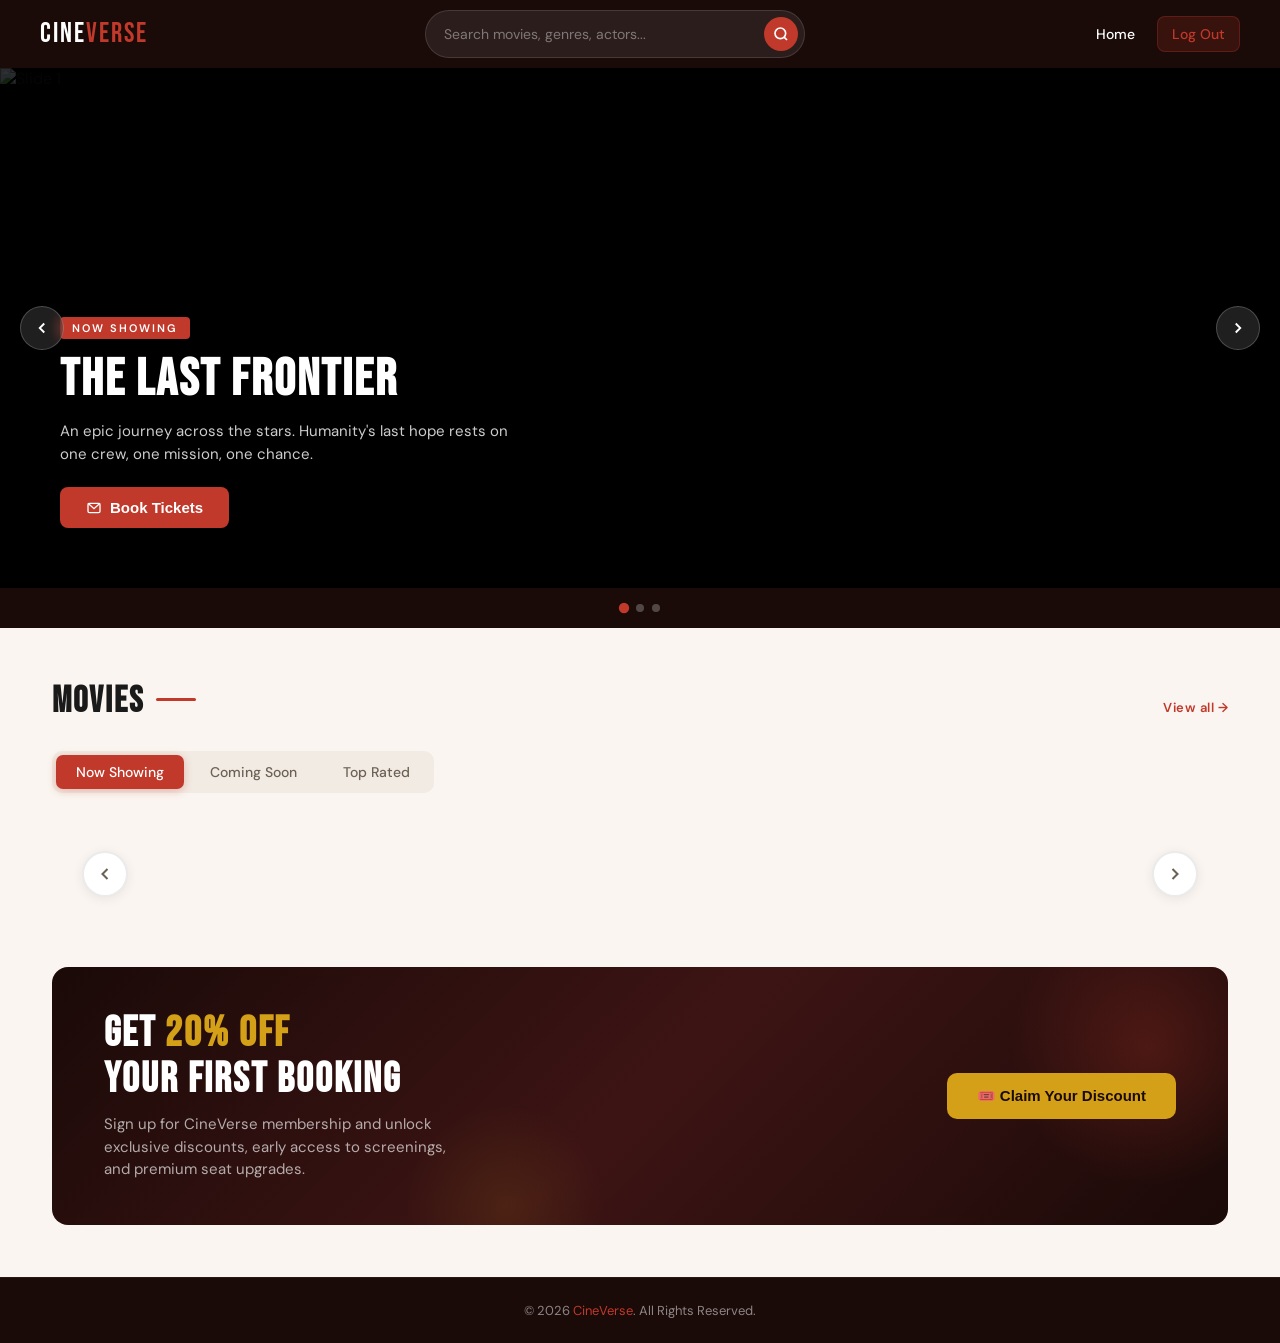
==== index.html @ 87f42d88 "update" ====
<!doctype html>
<html lang="en" data-theme="light">
  <head>
    <meta charset="UTF-8" />
    <meta name="viewport" content="width=device-width, initial-scale=1.0" />
    <title>CineVerse - Movie Booking</title>
    <link rel="preconnect" href="https://fonts.googleapis.com" />
    <link rel="preconnect" href="https://fonts.gstatic.com" crossorigin />
    <link
      href="https://fonts.googleapis.com/css2?family=Bebas+Neue&family=DM+Sans:wght@300;400;500;600&display=swap"
      rel="stylesheet"
    />
    <link rel="stylesheet" href="/SPCK/CSS/style.css" />
  </head>
  <body>
    <!-- ═══ HEADER ═══ -->
    <header>
        <span class="nav-title">Cine<span>Verse</span></span>
      </a>

      <div class="search-box">
        <input type="text" placeholder="Search movies, genres, actors..." />
        <button>
          <svg viewBox="0 0 24 24" fill="none" stroke="currentColor" stroke-width="2.5">
            <circle cx="11" cy="11" r="8" />
            <line x1="21" y1="21" x2="16.65" y2="16.65" />
          </svg>
        </button>
      </div>

      <nav>
        <a href="#" class="active">Home</a>
        <a href="#" class="btn-logout">Log Out</a>
      </nav>
    </header>

    <!-- ═══ SLIDESHOW ═══ -->
    <section class="slideshow-wrapper">
      <div class="slideshow-container">
        <div class="mySlides active">
          <img src="https://images.unsplash.com/photo-1536440136628-849c177e76a1?w=1600&q=80" alt="Slide 1" />
          <div class="slide-overlay"></div>
          <div class="slide-content">
            <span class="slide-badge">Now Showing</span>
            <h2>The Last Frontier</h2>
            <p>An epic journey across the stars. Humanity's last hope rests on one crew, one mission, one chance.</p>
            <button class="btn-book">
              <svg viewBox="0 0 24 24" fill="none" stroke="currentColor" stroke-width="2" width="16">
                <rect x="3" y="5" width="18" height="14" rx="2" />
                <polyline points="3,5 12,13 21,5" />
              </svg>
              Book Tickets
            </button>
          </div>
        </div>

        <div class="mySlides">
          <img src="https://images.unsplash.com/photo-1489599849927-2ee91cede3ba?w=1600&q=80" alt="Slide 2" />
          <div class="slide-overlay"></div>
          <div class="slide-content">
            <span class="slide-badge">Coming Soon</span>
            <h2>Midnight Echo</h2>
            <p>A psychological thriller that blurs the line between memory and reality.</p>
            <button class="btn-book">Book Tickets</button>
          </div>
        </div>

        <div class="mySlides">
          <img src="https://images.unsplash.com/photo-1517604931442-7e0c8ed2963c?w=1600&q=80" alt="Slide 3" />
          <div class="slide-overlay"></div>
          <div class="slide-content">
            <span class="slide-badge">Special Screening</span>
            <h2>Crimson Horizon</h2>
            <p>Award-winning drama that captivated millions. Now in IMAX for the first time.</p>
            <button class="btn-book">Book Tickets</button>
          </div>
        </div>

        <!-- Arrows -->
        <button class="slide-arrow prev" onclick="changeSlide(-1)">
          <svg viewBox="0 0 24 24" fill="none" stroke="currentColor" stroke-width="2.5">
            <polyline points="15,18 9,12 15,6" />
          </svg>
        </button>
        <button class="slide-arrow next" onclick="changeSlide(1)">
          <svg viewBox="0 0 24 24" fill="none" stroke="currentColor" stroke-width="2.5">
            <polyline points="9,18 15,12 9,6" />
          </svg>
        </button>
      </div>

      <div class="dots-container">
        <button class="dot active" onclick="goToSlide(0)"></button>
        <button class="dot" onclick="goToSlide(1)"></button>
        <button class="dot" onclick="goToSlide(2)"></button>
      </div>
    </section>

    <!-- ═══ MOVIES SECTION ═══ -->
    <section class="movies-section">
      <div class="section-head">
        <h2>Movies</h2>
        <a href="#" class="see-all">View all →</a>
      </div>

      <!-- Filter Tabs -->
      <div class="filter-tabs">
        <button class="tab active">Now Showing</button>
        <button class="tab">Coming Soon</button>
        <button class="tab">Top Rated</button>
      </div>

      <!-- Carousel wrapper -->
      <div class="carousel-wrapper">
        <button class="carousel-arrow carousel-prev" id="carouselPrev">
          <svg viewBox="0 0 24 24" fill="none" stroke="currentColor" stroke-width="2.5">
            <polyline points="15,18 9,12 15,6" />
          </svg>
        </button>

        <div class="movie-grid" id="movieGrid">


        </div><!-- end movie-grid -->

        <button class="carousel-arrow carousel-next" id="carouselNext">
          <svg viewBox="0 0 24 24" fill="none" stroke="currentColor" stroke-width="2.5">
            <polyline points="9,18 15,12 9,6" />
          </svg>
        </button>
      </div><!-- end carousel-wrapper -->

      <!-- Carousel dots -->
      <div class="carousel-dots" id="carouselDots"></div>

    </section>

    <!-- ═══ PROMO BANNER ═══ -->
    <section class="promo-section">
      <div class="promo-banner">
        <div class="promo-text">
          <h3>Get <span>20% OFF</span><br />Your First Booking</h3>
          <p>
            Sign up for CineVerse membership and unlock exclusive discounts,
            early access to screenings, and premium seat upgrades.
          </p>
        </div>
        <div class="promo-action">
          <button class="btn-promo">🎟️ Claim Your Discount</button>
        </div>
      </div>
    </section>

    <!-- ═══ FOOTER ═══ -->
    <footer>
      <p>© 2026 <span>CineVerse</span>. All Rights Reserved.</p>
    </footer>

    <script type="module" src="/SPCK/JS/index.js"></script>
  </body>
</html>
  </body>
</html>
---- SPCK/CSS/style.css ----
/* ─────────────────────────────────────────
   CineVerse — style.css
───────────────────────────────────────── */

/* ─── CSS Variables (Light Mode) ─── */
:root {
  --bg: #faf5f0;
  --bg-card: #ffffff;
  --bg-card2: #f2ebe3;
  --text: #1a1a1a;
  --text-muted: #6b6255;
  --text-light: #a89880;
  --accent: #c0392b;
  --accent-dark: #922b21;
  --accent-glow: rgba(192, 57, 43, 0.18);
  --gold: #d4a017;
  --nav-bg: #1a0a08;
  --nav-text: #faf0e8;
  --border: rgba(0, 0, 0, 0.08);
  --shadow: 0 4px 24px rgba(0, 0, 0, 0.08);
  --shadow-card: 0 2px 12px rgba(0, 0, 0, 0.07);
  --radius: 12px;
  --radius-sm: 8px;
  --transition: 0.25s cubic-bezier(0.4, 0, 0.2, 1);
}

/* ─── CSS Variables (Dark Mode) ─── */
[data-theme="dark"] {
  --bg: #120807;
  --bg-card: #1e100d;
  --bg-card2: #2a1510;
  --text: #f5ece4;
  --text-muted: #b09080;
  --text-light: #7a5a50;
  --accent: #e74c3c;
  --accent-dark: #c0392b;
  --accent-glow: rgba(231, 76, 60, 0.22);
  --gold: #f0b429;
  --nav-bg: #0a0404;
  --nav-text: #faf0e8;
  --border: rgba(255, 255, 255, 0.07);
  --shadow: 0 4px 24px rgba(0, 0, 0, 0.4);
  --shadow-card: 0 2px 12px rgba(0, 0, 0, 0.3);
}

/* ─── Reset & Base ─── */
*,
*::before,
*::after {
  box-sizing: border-box;
  margin: 0;
  padding: 0;
}
html {
  scroll-behavior: smooth;
}
body {
  font-family: "DM Sans", sans-serif;
  background: var(--bg);
  color: var(--text);
  transition:
    background var(--transition),
    color var(--transition);
  min-height: 100vh;
}

/* ═══════════════════════════════════
   HEADER / NAV
═══════════════════════════════════ */
header {
  background: var(--nav-bg);
  padding: 0 40px;
  height: 68px;
  display: flex;
  align-items: center;
  justify-content: space-between;
  position: sticky;
  top: 0;
  z-index: 100;
  box-shadow: 0 2px 20px rgba(0, 0, 0, 0.4);
}
.nav-brand {
  display: flex;
  align-items: center;
  gap: 12px;
  text-decoration: none;
  flex-shrink: 0;
}
.nav-logo {
  width: 40px;
  height: 40px;
  border-radius: 8px;
  object-fit: cover;
  border: 2px solid var(--accent);
}
.nav-title {
  font-family: "Bebas Neue", sans-serif;
  font-size: 28px;
  color: #fff;
  letter-spacing: 2px;
  line-height: 1;
}
.nav-title span {
  color: var(--accent);
}

/* Search Box */
.search-box {
  display: flex;
  align-items: center;
  background: rgba(255, 255, 255, 0.08);
  border: 1px solid rgba(255, 255, 255, 0.12);
  border-radius: 50px;
  padding: 6px 6px 6px 18px;
  gap: 8px;
  width: 380px;
  transition: var(--transition);
}
.search-box:focus-within {
  background: rgba(255, 255, 255, 0.12);
  border-color: var(--accent);
  box-shadow: 0 0 0 3px var(--accent-glow);
}
.search-box input {
  flex: 1;
  background: transparent;
  border: none;
  outline: none;
  color: #fff;
  font-family: "DM Sans", sans-serif;
  font-size: 14px;
}
.search-box input::placeholder {
  color: rgba(255, 255, 255, 0.4);
}
.search-box button {
  background: var(--accent);
  border: none;
  border-radius: 50px;
  width: 34px;
  height: 34px;
  display: flex;
  align-items: center;
  justify-content: center;
  cursor: pointer;
  transition: var(--transition);
  color: #fff;
  flex-shrink: 0;
}
.search-box button:hover {
  background: var(--accent-dark);
}
.search-box button svg {
  width: 16px;
  height: 16px;
}

/* Nav Links */
nav {
  display: flex;
  align-items: center;
  gap: 8px;
}
nav a {
  text-decoration: none;
  color: rgba(255, 255, 255, 0.75);
  font-size: 14px;
  font-weight: 500;
  padding: 8px 14px;
  border-radius: 8px;
  transition: var(--transition);
}
nav a:hover {
  color: #fff;
  background: rgba(255, 255, 255, 0.1);
}
nav a.active {
  color: #fff;
}
.btn-logout {
  background: rgba(192, 57, 43, 0.18);
  color: var(--accent) !important;
  border: 1px solid rgba(192, 57, 43, 0.3);
}
.btn-logout:hover {
  background: var(--accent) !important;
  color: #fff !important;
  border-color: var(--accent) !important;
}

/* ═══════════════════════════════════
   SLIDESHOW
═══════════════════════════════════ */
.slideshow-wrapper {
  position: relative;
}
.slideshow-container {
  position: relative;
  width: 100%;
  height: 520px;
  overflow: hidden;
  background: #000;
}
.mySlides {
  display: none;
  height: 100%;
  position: relative;
}
.mySlides.active {
  display: block;
  animation: fadeSlide 0.5s ease;
}
.mySlides img {
  width: 100%;
  height: 100%;
  object-fit: cover;
  opacity: 0.7;
}
.slide-overlay {
  position: absolute;
  inset: 0;
  background:
    linear-gradient(to right, rgba(0, 0, 0, 0.7) 0%, transparent 60%),
    linear-gradient(to top, rgba(0, 0, 0, 0.6) 0%, transparent 50%);
}
.slide-content {
  position: absolute;
  bottom: 60px;
  left: 60px;
  color: #fff;
  max-width: 460px;
}
.slide-badge {
  display: inline-block;
  background: var(--accent);
  color: #fff;
  font-size: 11px;
  font-weight: 600;
  letter-spacing: 2px;
  text-transform: uppercase;
  padding: 4px 12px;
  border-radius: 4px;
  margin-bottom: 14px;
}
.slide-content h2 {
  font-family: "Bebas Neue", sans-serif;
  font-size: 52px;
  line-height: 1.05;
  letter-spacing: 2px;
  margin-bottom: 12px;
  text-shadow: 0 2px 12px rgba(0, 0, 0, 0.5);
}
.slide-content p {
  font-size: 15px;
  color: rgba(255, 255, 255, 0.8);
  margin-bottom: 22px;
  line-height: 1.5;
}
.btn-book {
  display: inline-flex;
  align-items: center;
  gap: 8px;
  background: var(--accent);
  color: #fff;
  text-decoration: none;
  padding: 12px 26px;
  border-radius: 8px;
  font-weight: 600;
  font-size: 15px;
  transition: var(--transition);
  border: none;
  cursor: pointer;
}
.btn-book:hover {
  background: var(--accent-dark);
  transform: translateY(-2px);
}

/* Slide Arrows */
.slide-arrow {
  position: absolute;
  top: 50%;
  transform: translateY(-50%);
  background: rgba(255, 255, 255, 0.12);
  border: 1px solid rgba(255, 255, 255, 0.2);
  color: #fff;
  width: 44px;
  height: 44px;
  border-radius: 50%;
  display: flex;
  align-items: center;
  justify-content: center;
  cursor: pointer;
  z-index: 10;
  transition: var(--transition);
  backdrop-filter: blur(6px);
}
.slide-arrow:hover {
  background: var(--accent);
  border-color: var(--accent);
}
.slide-arrow.prev {
  left: 20px;
}
.slide-arrow.next {
  right: 20px;
}
.slide-arrow svg {
  width: 18px;
  height: 18px;
}

/* Dots */
.dots-container {
  display: flex;
  justify-content: center;
  align-items: center;
  gap: 8px;
  padding: 16px 0;
  background: var(--nav-bg);
}
.dot {
  width: 8px;
  height: 8px;
  border-radius: 50%;
  background: rgba(255, 255, 255, 0.25);
  cursor: pointer;
  transition: var(--transition);
  border: none;
}
.dot.active,
.dot:hover {
  background: var(--accent);
  transform: scale(1.3);
}

/* ═══════════════════════════════════
   SECTION HEADER
═══════════════════════════════════ */
.section-head {
  display: flex;
  align-items: baseline;
  justify-content: space-between;
  margin-bottom: 28px;
}
.section-head h2 {
  font-family: "Bebas Neue", sans-serif;
  font-size: 36px;
  letter-spacing: 2px;
  color: var(--text);
  display: flex;
  align-items: center;
  gap: 12px;
}
.section-head h2::after {
  content: "";
  display: inline-block;
  width: 40px;
  height: 3px;
  background: var(--accent);
  border-radius: 2px;
  vertical-align: middle;
  margin-bottom: 4px;
}
.see-all {
  font-size: 13px;
  font-weight: 600;
  color: var(--accent);
  text-decoration: none;
  letter-spacing: 0.5px;
  transition: var(--transition);
}
.see-all:hover {
  color: var(--accent-dark);
}

/* ═══════════════════════════════════
   FILTER TABS
═══════════════════════════════════ */
.filter-tabs {
  display: flex;
  gap: 6px;
  background: var(--bg-card2);
  border-radius: 10px;
  padding: 4px;
  width: fit-content;
  margin-bottom: 28px;
}
.tab {
  padding: 8px 20px;
  border-radius: 7px;
  border: none;
  background: transparent;
  color: var(--text-muted);
  font-family: "DM Sans", sans-serif;
  font-size: 14px;
  font-weight: 500;
  cursor: pointer;
  transition: var(--transition);
}
.tab.active {
  background: var(--accent);
  color: #fff;
  box-shadow: 0 2px 8px rgba(192, 57, 43, 0.3);
}
.tab:hover:not(.active) {
  color: var(--text);
}

/* ═══════════════════════════════════
   CAROUSEL WRAPPER
═══════════════════════════════════ */
.carousel-wrapper {
  display: flex;
  align-items: center;
  gap: 16px;
  padding: 30px;
}

.carousel-arrow {
  flex-shrink: 0;
  width: 46px;
  height: 46px;
  border-radius: 50%;
  background: var(--bg-card);
  border: 2px solid var(--border);
  color: var(--text-muted);
  display: flex;
  align-items: center;
  justify-content: center;
  cursor: pointer;
  transition: var(--transition);
  box-shadow: var(--shadow-card);
}
.carousel-arrow:hover {
  background: var(--accent);
  border-color: var(--accent);
  color: #fff;
  transform: scale(1.08);
}
.carousel-arrow:disabled {
  opacity: 0.3;
  cursor: not-allowed;
  transform: none;
}
.carousel-arrow svg {
  width: 20px;
  height: 20px;
}

/* ═══════════════════════════════════
   MOVIE GRID — 3 columns
═══════════════════════════════════ */
.movie-grid {
  flex: 1;
  display: grid;
  grid-template-columns: repeat(3, 1fr);
  gap: 16px;
  max-width: 900px;
  margin: 0 auto;
  overflow: hidden;
}

.movie-card {
  background: var(--bg-card);
  border-radius: var(--radius);
  overflow: hidden;
  box-shadow: var(--shadow-card);
  border: 1px solid var(--border);
  transition:
    transform var(--transition),
    box-shadow var(--transition),
    opacity var(--transition);
  cursor: pointer;
}
/* Hidden cards */
.movie-card.hidden {
  display: none;
}
.movie-card:hover {
  transform: translateY(-6px);
  box-shadow:
    0 12px 36px rgba(192, 57, 43, 0.15),
    var(--shadow-card);
}

.movie-poster {
  position: relative;
  overflow: hidden;
  aspect-ratio: 2 / 3;
}
.movie-poster img {
  width: 100%;
  height: 100%;
  object-fit: cover;
  transition: transform 0.4s ease;
}
.movie-card:hover .movie-poster img {
  transform: scale(1.05);
}

.movie-rating {
  position: absolute;
  top: 10px;
  left: 10px;
  background: rgba(0, 0, 0, 0.75);
  color: var(--gold);
  font-size: 16px;
  font-weight: 700;
  padding: 3px 8px;
  border-radius: 6px;
  display: flex;
  align-items: center;
  gap: 3px;
  backdrop-filter: blur(4px);
}
.movie-rating svg {
  width: 11px;
  height: 11px;
  fill: var(--gold);
}

.movie-age {
  position: absolute;
  top: 10px;
  right: 10px;
  background: var(--accent);
  color: #fff;
  font-size: 16px;
  font-weight: 700;
  padding: 3px 7px;
  border-radius: 5px;
}

.movie-hover-overlay {
  position: absolute;
  inset: 0;
  background: rgba(0, 0, 0, 0.55);
  display: flex;
  align-items: center;
  justify-content: center;
  opacity: 0;
  transition: opacity var(--transition);
}
.movie-card:hover .movie-hover-overlay {
  opacity: 1;
}

.btn-play {
  width: 52px;
  height: 52px;
  background: var(--accent);
  border-radius: 50%;
  display: flex;
  align-items: center;
  justify-content: center;
  border: 3px solid rgba(255, 255, 255, 0.3);
  transition: var(--transition);
}
.btn-play:hover {
  transform: scale(1.1);
}
.btn-play svg {
  width: 20px;
  height: 20px;
  fill: #fff;
  margin-left: 3px;
}

.movie-info {
  padding: 14px 16px 16px;
}
.movie-genre {
  font-size: 11px;
  font-weight: 600;
  letter-spacing: 1px;
  text-transform: uppercase;
  color: var(--accent);
  margin-bottom: 6px;
}
.movie-title {
  font-size: 16px;
  font-weight: 600;
  color: var(--text);
  margin-bottom: 6px;
  line-height: 1.3;
  white-space: nowrap;
  overflow: hidden;
  text-overflow: ellipsis;
}
.movie-meta {
  font-size: 12px;
  color: var(--text-muted);
  display: flex;
  align-items: center;
  gap: 10px;
  margin-bottom: 14px;
}
.movie-meta span {
  display: flex;
  align-items: center;
  gap: 4px;
}
.movie-meta svg {
  width: 12px;
  height: 12px;
}

.btn-booking {
  width: 100%;
  padding: 10px;
  background: var(--accent);
  color: #fff;
  border: none;
  border-radius: var(--radius-sm);
  font-family: "DM Sans", sans-serif;
  font-size: 14px;
  font-weight: 600;
  cursor: pointer;
  transition: var(--transition);
  letter-spacing: 0.3px;
}
.btn-booking:hover {
  background: var(--accent-dark);
}

/* Carousel page dots */
.carousel-dots {
  display: flex;
  justify-content: center;
  gap: 8px;
  margin-top: 20px;
}
.carousel-dot {
  width: 8px;
  height: 8px;
  border-radius: 50%;
  background: var(--border);
  border: none;
  cursor: pointer;
  transition: var(--transition);
  padding: 0;
}
.carousel-dot.active {
  background: var(--accent);
  transform: scale(1.3);
}

/* ═══════════════════════════════════
   PROMO BANNER
═══════════════════════════════════ */
.promo-section {
  padding: 0 52px 52px;
}
.promo-banner {
  background: linear-gradient(135deg, #1a0a08 0%, #3d1414 50%, #1a0a08 100%);
  border-radius: 16px;
  padding: 44px 52px;
  display: flex;
  align-items: center;
  justify-content: space-between;
  overflow: hidden;
  position: relative;
}
.promo-banner::before {
  content: "";
  position: absolute;
  top: -60px;
  right: -60px;
  width: 280px;
  height: 280px;
  border-radius: 50%;
  background: radial-gradient(
    circle,
    rgba(192, 57, 43, 0.25) 0%,
    transparent 70%
  );
}
.promo-banner::after {
  content: "";
  position: absolute;
  bottom: -80px;
  left: 30%;
  width: 200px;
  height: 200px;
  border-radius: 50%;
  background: radial-gradient(
    circle,
    rgba(212, 160, 23, 0.1) 0%,
    transparent 70%
  );
}
.promo-text h3 {
  font-family: "Bebas Neue", sans-serif;
  font-size: 42px;
  color: #fff;
  letter-spacing: 2px;
  line-height: 1.1;
  margin-bottom: 10px;
}
.promo-text h3 span {
  color: var(--gold);
}
.promo-text p {
  color: rgba(255, 255, 255, 0.65);
  font-size: 15px;
  max-width: 360px;
  line-height: 1.5;
}
.promo-action {
  position: relative;
  z-index: 1;
}
.btn-promo {
  display: inline-flex;
  align-items: center;
  gap: 8px;
  background: var(--gold);
  color: #1a0a08;
  padding: 14px 30px;
  border-radius: 10px;
  font-weight: 700;
  font-size: 15px;
  text-decoration: none;
  transition: var(--transition);
  border: none;
  cursor: pointer;
  white-space: nowrap;
}
.btn-promo:hover {
  transform: translateY(-3px);
  box-shadow: 0 8px 24px rgba(212, 160, 23, 0.35);
}

/* ═══════════════════════════════════
   FOOTER
═══════════════════════════════════ */
footer {
  background: var(--nav-bg);
  color: rgba(255, 255, 255, 0.5);
  text-align: center;
  padding: 24px 20px;
  font-size: 13px;
  border-top: 1px solid rgba(255, 255, 255, 0.06);
}
footer span {
  color: var(--accent);
}

/* ═══════════════════════════════════
   MOVIES SECTION
═══════════════════════════════════ */
.movies-section {
  padding: 52px 52px 20px;
}

/* ═══════════════════════════════════
   ANIMATIONS
═══════════════════════════════════ */
@keyframes fadeSlide {
  from {
    opacity: 0;
    transform: translateX(20px);
  }
  to {
    opacity: 1;
    transform: translateX(0);
  }
}

/* ═══════════════════════════════════
   RESPONSIVE
═══════════════════════════════════ */
@media (max-width: 900px) {
  .movie-grid {
    grid-template-columns: repeat(2, 1fr);
  }
}
@media (max-width: 800px) {
  header {
    padding: 0 20px;
  }
  .search-box {
    width: 220px;
  }
  .movies-section,
  .promo-section {
    padding-left: 24px;
    padding-right: 24px;
  }
  .slide-content {
    left: 30px;
  }
  .slide-content h2 {
    font-size: 36px;
  }
  .promo-banner {
    flex-direction: column;
    gap: 28px;
    padding: 32px;
  }
}
@media (max-width: 600px) {
  .movie-grid {
    grid-template-columns: 1fr;
  }
  .nav-title {
    font-size: 22px;
  }
  .search-box {
    display: none;
  }
  .slideshow-container {
    height: 320px;
  }
  .slide-content h2 {
    font-size: 28px;
  }
}

/* ── Add this to the bottom of style.css ── */

@keyframes searchPulse {
  0% {
    box-shadow: 0 0 0 0 rgba(192, 57, 43, 0.6);
  }
  50% {
    box-shadow: 0 0 0 10px rgba(192, 57, 43, 0);
  }
  100% {
    box-shadow: 0 0 0 0 rgba(192, 57, 43, 0);
  }
}

.search-highlight {
  outline: 3px solid var(--accent);
  outline-offset: 3px;
  border-radius: var(--radius);
  animation: searchPulse 0.6s ease 2;
}

.search-highlight:hover {
  outline: none;
  animation: none;
}
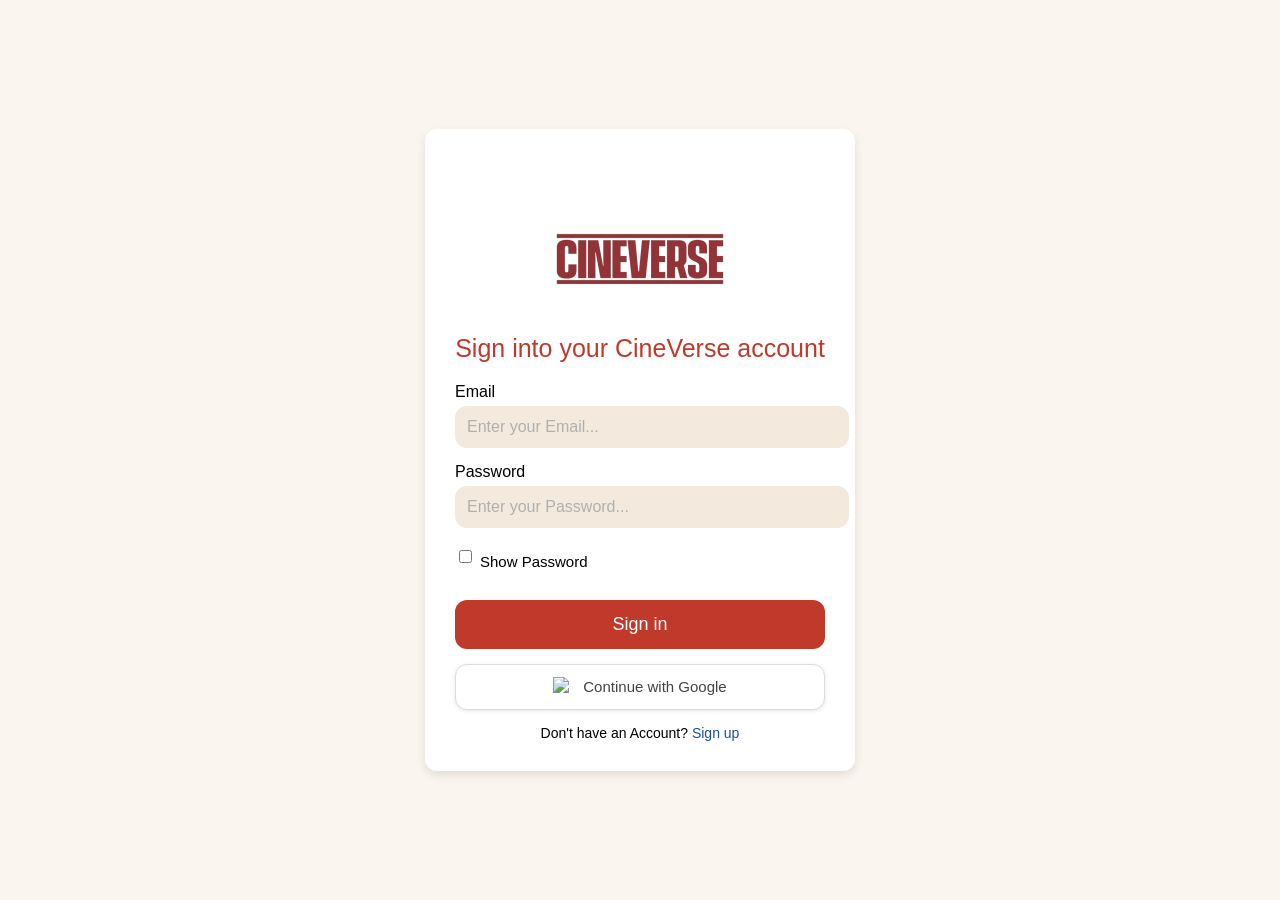
==== commit 3e43c288: "update" ====
--- a/index.html
+++ b/index.html
@@ -1,163 +1,13 @@
-<!doctype html>
-<html lang="en" data-theme="light">
-  <head>
-    <meta charset="UTF-8" />
-    <meta name="viewport" content="width=device-width, initial-scale=1.0" />
-    <title>CineVerse - Movie Booking</title>
-    <link rel="preconnect" href="https://fonts.googleapis.com" />
-    <link rel="preconnect" href="https://fonts.gstatic.com" crossorigin />
-    <link
-      href="https://fonts.googleapis.com/css2?family=Bebas+Neue&family=DM+Sans:wght@300;400;500;600&display=swap"
-      rel="stylesheet"
-    />
-    <link rel="stylesheet" href="/SPCK/CSS/style.css" />
-  </head>
-  <body>
-    <!-- ═══ HEADER ═══ -->
-    <header>
-        <span class="nav-title">Cine<span>Verse</span></span>
-      </a>
-
-      <div class="search-box">
-        <input type="text" placeholder="Search movies, genres, actors..." />
-        <button>
-          <svg viewBox="0 0 24 24" fill="none" stroke="currentColor" stroke-width="2.5">
-            <circle cx="11" cy="11" r="8" />
-            <line x1="21" y1="21" x2="16.65" y2="16.65" />
-          </svg>
-        </button>
-      </div>
-
-      <nav>
-        <a href="#" class="active">Home</a>
-        <a href="#" class="btn-logout">Log Out</a>
-      </nav>
-    </header>
-
-    <!-- ═══ SLIDESHOW ═══ -->
-    <section class="slideshow-wrapper">
-      <div class="slideshow-container">
-        <div class="mySlides active">
-          <img src="https://images.unsplash.com/photo-1536440136628-849c177e76a1?w=1600&q=80" alt="Slide 1" />
-          <div class="slide-overlay"></div>
-          <div class="slide-content">
-            <span class="slide-badge">Now Showing</span>
-            <h2>The Last Frontier</h2>
-            <p>An epic journey across the stars. Humanity's last hope rests on one crew, one mission, one chance.</p>
-            <button class="btn-book">
-              <svg viewBox="0 0 24 24" fill="none" stroke="currentColor" stroke-width="2" width="16">
-                <rect x="3" y="5" width="18" height="14" rx="2" />
-                <polyline points="3,5 12,13 21,5" />
-              </svg>
-              Book Tickets
-            </button>
-          </div>
-        </div>
-
-        <div class="mySlides">
-          <img src="https://images.unsplash.com/photo-1489599849927-2ee91cede3ba?w=1600&q=80" alt="Slide 2" />
-          <div class="slide-overlay"></div>
-          <div class="slide-content">
-            <span class="slide-badge">Coming Soon</span>
-            <h2>Midnight Echo</h2>
-            <p>A psychological thriller that blurs the line between memory and reality.</p>
-            <button class="btn-book">Book Tickets</button>
-          </div>
-        </div>
-
-        <div class="mySlides">
-          <img src="https://images.unsplash.com/photo-1517604931442-7e0c8ed2963c?w=1600&q=80" alt="Slide 3" />
-          <div class="slide-overlay"></div>
-          <div class="slide-content">
-            <span class="slide-badge">Special Screening</span>
-            <h2>Crimson Horizon</h2>
-            <p>Award-winning drama that captivated millions. Now in IMAX for the first time.</p>
-            <button class="btn-book">Book Tickets</button>
-          </div>
-        </div>
-
-        <!-- Arrows -->
-        <button class="slide-arrow prev" onclick="changeSlide(-1)">
-          <svg viewBox="0 0 24 24" fill="none" stroke="currentColor" stroke-width="2.5">
-            <polyline points="15,18 9,12 15,6" />
-          </svg>
-        </button>
-        <button class="slide-arrow next" onclick="changeSlide(1)">
-          <svg viewBox="0 0 24 24" fill="none" stroke="currentColor" stroke-width="2.5">
-            <polyline points="9,18 15,12 9,6" />
-          </svg>
-        </button>
-      </div>
-
-      <div class="dots-container">
-        <button class="dot active" onclick="goToSlide(0)"></button>
-        <button class="dot" onclick="goToSlide(1)"></button>
-        <button class="dot" onclick="goToSlide(2)"></button>
-      </div>
-    </section>
-
-    <!-- ═══ MOVIES SECTION ═══ -->
-    <section class="movies-section">
-      <div class="section-head">
-        <h2>Movies</h2>
-        <a href="#" class="see-all">View all →</a>
-      </div>
-
-      <!-- Filter Tabs -->
-      <div class="filter-tabs">
-        <button class="tab active">Now Showing</button>
-        <button class="tab">Coming Soon</button>
-        <button class="tab">Top Rated</button>
-      </div>
-
-      <!-- Carousel wrapper -->
-      <div class="carousel-wrapper">
-        <button class="carousel-arrow carousel-prev" id="carouselPrev">
-          <svg viewBox="0 0 24 24" fill="none" stroke="currentColor" stroke-width="2.5">
-            <polyline points="15,18 9,12 15,6" />
-          </svg>
-        </button>
-
-        <div class="movie-grid" id="movieGrid">
-
-
-        </div><!-- end movie-grid -->
-
-        <button class="carousel-arrow carousel-next" id="carouselNext">
-          <svg viewBox="0 0 24 24" fill="none" stroke="currentColor" stroke-width="2.5">
-            <polyline points="9,18 15,12 9,6" />
-          </svg>
-        </button>
-      </div><!-- end carousel-wrapper -->
-
-      <!-- Carousel dots -->
-      <div class="carousel-dots" id="carouselDots"></div>
-
-    </section>
-
-    <!-- ═══ PROMO BANNER ═══ -->
-    <section class="promo-section">
-      <div class="promo-banner">
-        <div class="promo-text">
-          <h3>Get <span>20% OFF</span><br />Your First Booking</h3>
-          <p>
-            Sign up for CineVerse membership and unlock exclusive discounts,
-            early access to screenings, and premium seat upgrades.
-          </p>
-        </div>
-        <div class="promo-action">
-          <button class="btn-promo">🎟️ Claim Your Discount</button>
-        </div>
-      </div>
-    </section>
-
-    <!-- ═══ FOOTER ═══ -->
-    <footer>
-      <p>© 2026 <span>CineVerse</span>. All Rights Reserved.</p>
-    </footer>
-
-    <script type="module" src="/SPCK/JS/index.js"></script>
-  </body>
-</html>
-  </body>
+<!DOCTYPE html>
+<html lang="en">
+<head>
+    <meta charset="UTF-8">
+    <meta name="viewport" content="width=device-width, initial-scale=1.0">
+    <title>Document</title>
+</head>
+<body>
+    <script>
+        window.location.href = "/SPCK/HTML/signin.html";
+    </script>
+</body>
 </html>
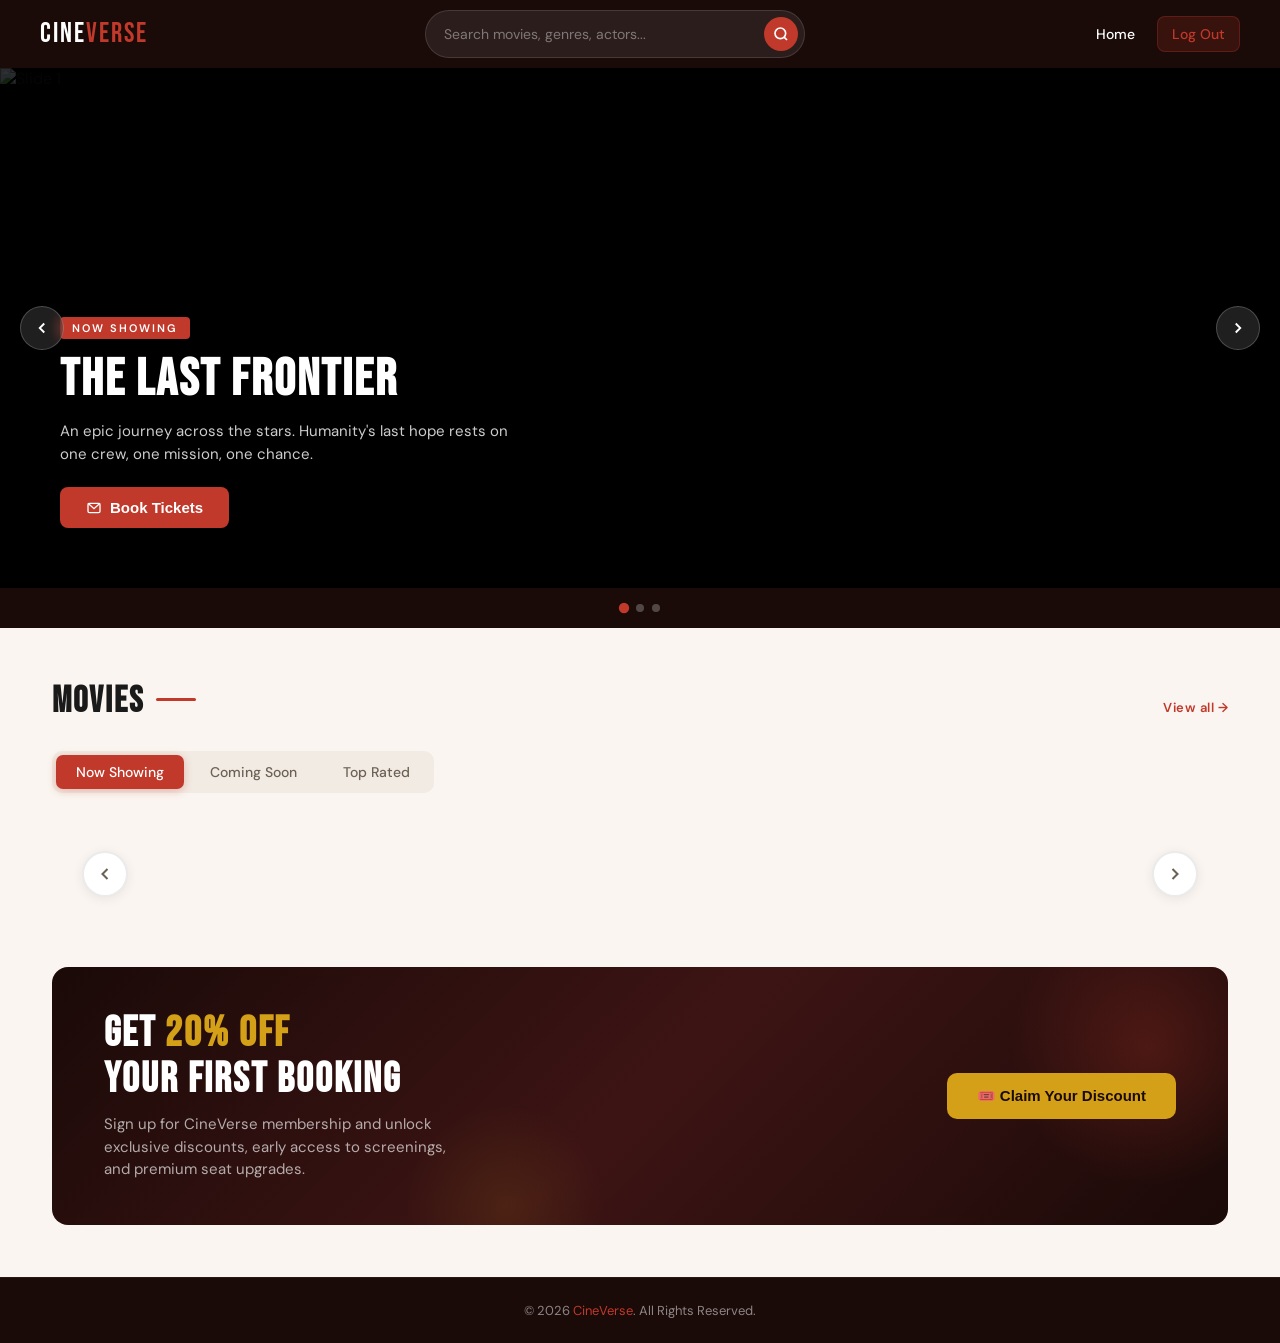
==== commit 38405df4: "update" ====
--- a/index.html
+++ b/index.html
@@ -7,7 +7,7 @@
 </head>
 <body>
     <script>
-        window.location.href = "/SPCK/HTML/signin.html";
+        window.location.href = "./SPCK/HTML/main.html";
     </script>
 </body>
 </html>
